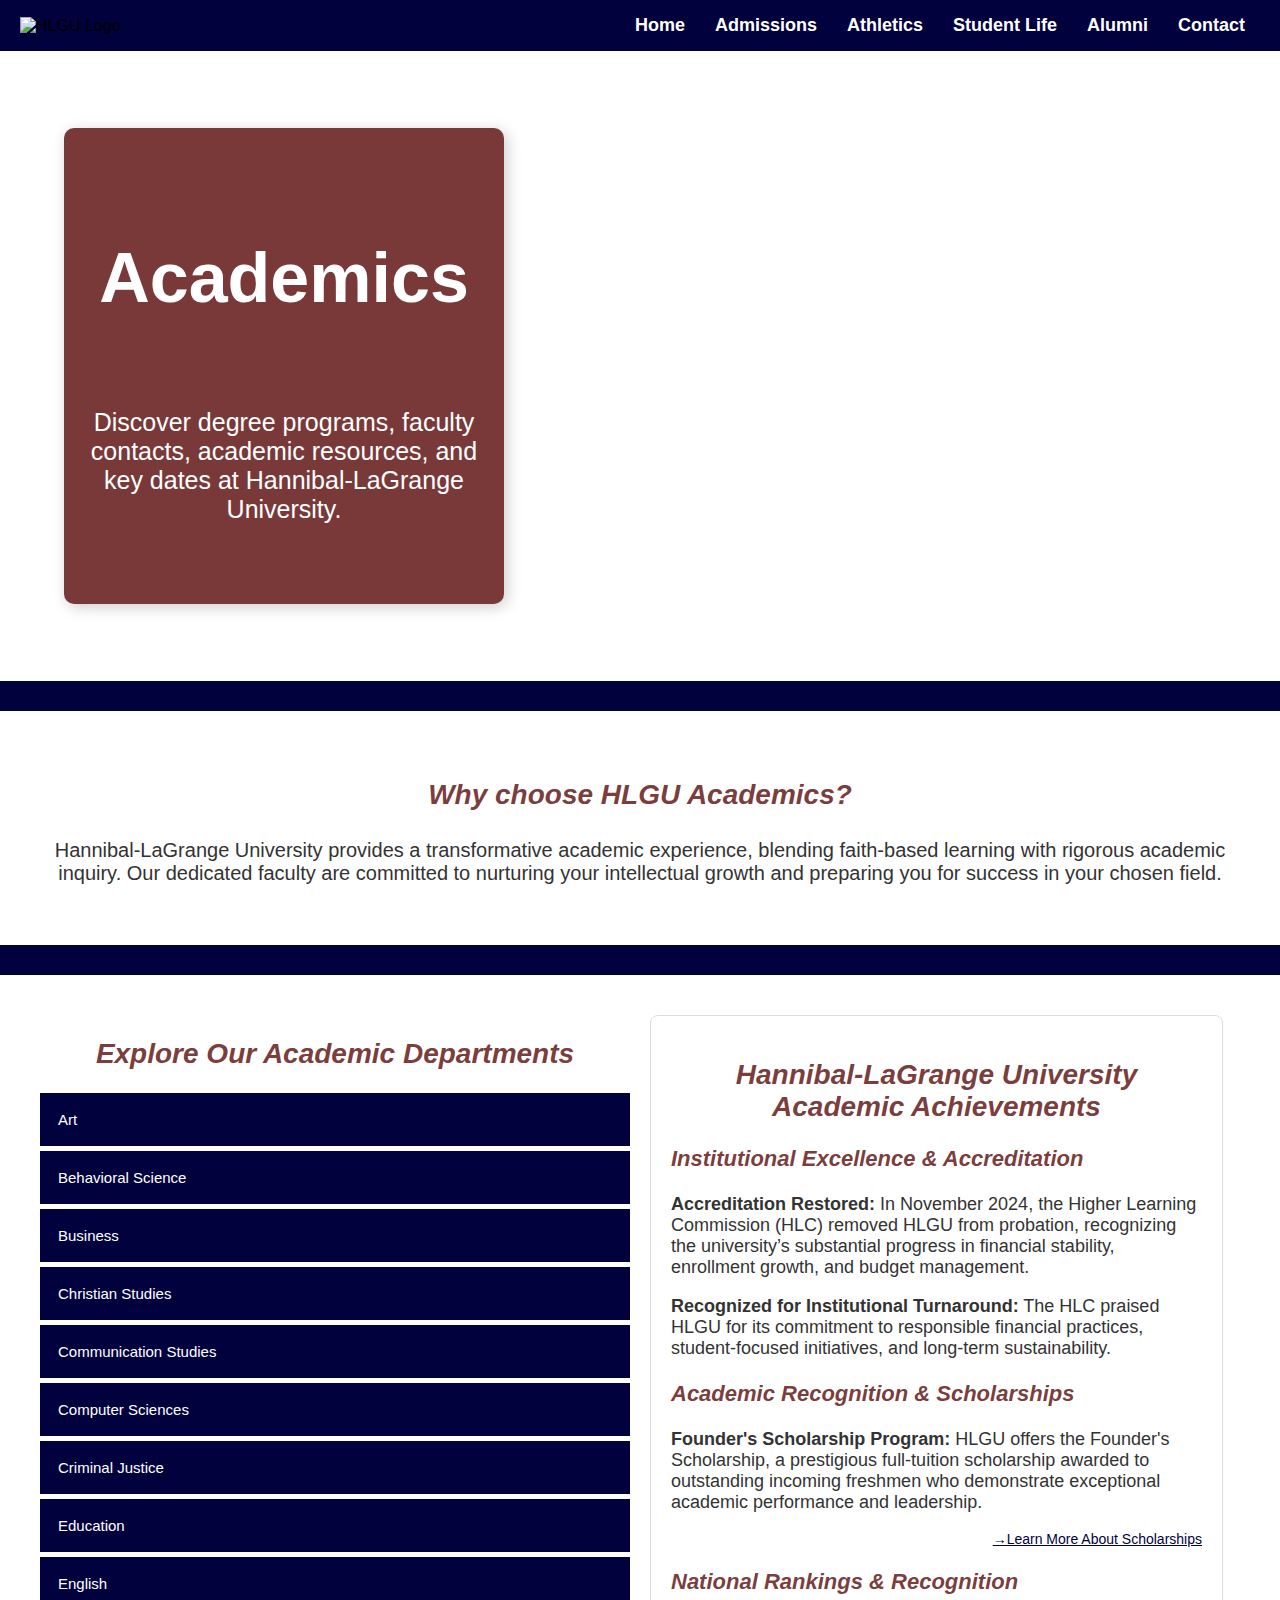
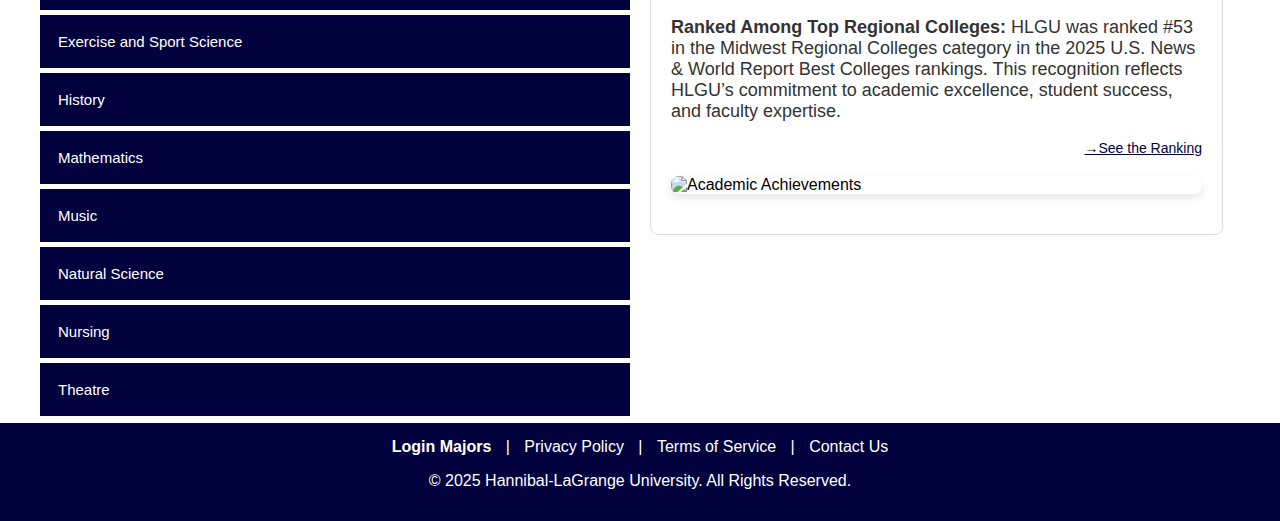
==== ACADEMICS.html @ 593789cf "Add files via upload" ====
<!DOCTYPE html>
<html lang="en">
<head>
    <meta charset="UTF-8">
    <meta name="viewport" content="width=device-width, initial-scale=1.0">
    <title>Academics</title>
    <style>
        body {
            font-family: Arial, sans-serif;
            margin: 0;
            padding: 0;
            position: relative;
            min-height: 100vh;
        }

        .content-wrapper {
            padding-bottom: 60px;
            min-height: calc(100vh - 60px);
        }

        .navbar {
            background-color: rgb(1, 1, 62);
            padding: 15px 20px;
            display: flex;
            justify-content: space-between;
            align-items: center;
        }

        .navbar h1 {
            color: white;
            margin: 0;
            font-size: 24px;
        }

        .nav-links {
            list-style: none;
            padding: 0;
            margin: 0;
            display: flex;
        }

        .nav-links li {
            margin: 0 15px;
        }

        .nav-links a {
            text-decoration: none;
            color: white;
            font-size: 18px;
            font-weight: bold;
        }

        .nav-links a:hover {
            text-decoration: underline;
        }

        .logo {
            width: 50px;
            height: auto;
        }

        .hero {
            display: flex;
            justify-content: center;
            align-items: center;
            height: 70vh;
            position: relative;
            background: url('Pic/AcademicBackground.jpg') no-repeat center center/cover;
            padding-left: 60%;
        }

        .hero-content {
            position: absolute;
            left: 5%;
            background-color: rgba(88, 7, 7, 0.8);
            padding: 20px;
            border-radius: 10px;
            color: white;
            max-height: 470px;
            max-width: 400px;
            box-shadow: 3px 3px 15px rgba(0, 0, 0, 0.2);
            text-align: center;
        }

        .hero h1 {
            font-family: Arial, sans-serif;
            color: white;
            margin: 90px 0;
            font-size: 70px;
        }

        .hero h2,
        .hero p {
            font-family: Arial, sans-serif;
            color: white;
            margin: 60px 0;
            font-size: 25px;
        }

        .main-content-container {
            display: flex;
            justify-content: space-between;
            align-items: flex-start;
            padding: 20px;
            margin: 20px;
        }

        .departments-column {
            flex: 1;
            margin-right: 20px;
        }

        .departments-column h2 {
            font-size: 28px;
            font-weight: bold;
            font-style: italic;
            color: rgba(88, 7, 7, 0.8);
            text-align: center;
        }

        .achievements-column {
            flex: 1;
        }

        .collapsible {
            background-color: rgb(1, 1, 62);
            color: white;
            cursor: pointer;
            padding: 18px;
            width: 100%;
            border: none;
            text-align: left;
            outline: none;
            font-size: 15px;
            margin-bottom: 5px;
        }

        .active,
        .collapsible:hover {
            background-color: rgb(1, 1, 37);
            color: white;
        }

        .content {
            padding: 0 18px;
            display: none;
            overflow: hidden;
            background-color: #f1f1f1;
            margin-bottom: 10px;
        }

        .content p {
            font-size: 18px;
            color: #333;
        }

       .content img {
            max-width: 100px;
            height: auto;
            margin-right: 15px;
            margin-bottom: 10px;
            float: left;
        }

        .achievements-section {
            padding: 20px;
            border: 1px solid #ddd;
            border-radius: 8px;
            width: 90%;
        }

        .achievements-section h2 {
            font-size: 28px;
            font-weight: bold;
            font-style: italic;
            color: rgba(88, 7, 7, 0.8);
            text-align: center;
        }

        .achievements-section h3 {
            font-size: 22px;
            font-style: italic;
            color: rgba(88, 7, 7, 0.8);
        }

        .achievements-section p {
            font-size: 18px;
            color: #333;
        }

        .achievement-item {
            margin-bottom: 15px;
        }

        .link {
            display: block;
            text-align: right;
            font-size: 14px;
            color: rgb(1, 1, 62);
        }

        .footer {
            background-color: rgb(1, 1, 62);
            color: white;
            text-align: center;
            padding: 15px 0;
            width: 100%;
            position: absolute;
            bottom: 0;
            left: 0;
            z-index: 100;
        }

        .footer {
            background-color: rgb(1, 1, 62); /* Matches existing footer color */
            color: white;
            text-align: center;
            padding: 15px 0;
        }

        .footer-links {
            margin-bottom: 10px;
        }

        .footer a {
            color: white;
            text-decoration: none;
            margin: 0 10px;
            font-size: 1em;
            transition: color 0.3s ease-in-out;
        }

        .footer a:hover {
            color: rgba(146, 9, 9, 0.8); /* Highlight color on hover */
        }

        /* Style specifically for the Login link */
        .footer-login {
            font-weight: bold;
            font-size: 1.1em;
        }

        @media screen and (max-width: 992px) {
            .main-content-container {
                flex-direction: column;
                align-items: center;
            }
        }

        @media screen and (max-width: 768px) {
            .navbar {
                flex-direction: column;
                text-align: center;
            }

            .nav-links {
                flex-direction: column;
                padding-top: 10px;
            }

            .nav-links li {
                margin: 5px 0;
            }
        }

        .achievements-image {
            width: 100%;
            max-width: 600px;
            height: auto;
            margin: 20px auto;
            display: block;
            border-radius: 8px;
            box-shadow: 0 4px 8px rgba(0, 0, 0, 0.1);
        }

        .question-section {
            padding: 20px;
            margin: 20px;
        }

        .question {
            font-size: 28px;
            font-weight: bold;
            font-style: italic;
            color: rgba(88, 7, 7, 0.8);
            text-align: center;
        }

        .question-text {
            font-size: 20px;
            text-align: center;
            color: #333;
        }

        .dark-blue-strip {
            background-color: rgb(1, 1, 62);
            height: 30px;
            width: 100%;
        }
          /* Styles for the image inside content div*/
        .content img {
            max-width: 100px;
            height: auto;
            margin-right: 15px;
            margin-bottom: 10px;
            float: left;
        }
    </style>
</head>
<body>

    <!-- Navigation Bar -->
    <nav class="navbar">
        <div class="logo-container">
            <img src="Pic/hlgu-logo.png" alt="HLGU Logo" class="logo">
        </div>
        <ul class="nav-links">
            <li><a href="index.html">Home</a></li>
            <li><a href="ADMISSIONS.html">Admissions</a></li>
            <li><a href="ATHLETICS.html">Athletics</a></li>
            <li><a href="STUDENT.LIFE.html">Student Life</a></li>
            <li><a href="GIVING.html">Alumni</a></li>
            <li><a href="HELP.html">Contact</a></li>
        </ul>
    </nav>

    <!-- Content Wrapper -->
    <div class="content-wrapper">
        <!-- Hero Section -->
        <section class="hero">
            <div class="hero-content">
                <h1><b>Academics</b></h1>
                <p>Discover degree programs, faculty contacts, academic resources, and key dates at Hannibal-LaGrange University.</p>
            </div>
        </section>

         <!-- Dark Blue Strip -->
         <div class="dark-blue-strip"></div>

         <div class="question-section">
            <p class="question"><em>Why choose HLGU Academics?</em></p>
            <p class="question-text">Hannibal-LaGrange University provides a transformative academic experience, blending faith-based learning with rigorous academic inquiry.  Our dedicated faculty are committed to nurturing your intellectual growth and preparing you for success in your chosen field.</p>
        </div>
    
        <!-- Dark Blue Strip -->
        <div class="dark-blue-strip"></div>

        <div class="main-content-container">

            <!-- Left Column: Academic Departments -->
            <div class="departments-column">
                <h2>Explore Our Academic Departments</h2>
                <button type="button" class="collapsible">Art</button>
                <div class="content">
                  <img src="Pic/ART.jpg" alt="Art Department">
                  <p>Explore courses in art history, art appreciation, art education, crafts, and design. In-studio areas include ceramics, computer graphics, drawing, painting, photography, printmaking, and sculpture.</p>
              </div>

              <button type="button" class="collapsible">Behavioral Science</button>
              <div class="content">
                  <img src="Pic/BehavioralScience.webp" alt="Behavioral Science">
                  <p>Prepares students for service in various agency and institutional settings and for graduate study in psychology, counseling, social work, sociology, human services, and related disciplines.</p>
              </div>

              <button type="button" class="collapsible">Business</button>
              <div class="content">
                  <img src="Pic/Business.jpg" alt="Business Department">
                  <p>Allows students to select a concentration in agribusiness, data analysis, financial planning, or management, customizing their path for the career they're aiming for.</p>
              </div>

              <button type="button" class="collapsible">Christian Studies</button>
              <div class="content">
                  <img src="Pic/Christian Studies.jpg" alt="Christian Studies Department">
                  <p>Promotes the academic study of the Bible, biblical languages, Christian education, Christian ministry, intercultural missions, and theology. Equips students for effective service in pastoral, educational, denominational, missions, and other ministries.</p>
              </div>

              <button type="button" class="collapsible">Communication Studies</button>
              <div class="content">
                  <img src="Pic/CommunicationStudies.jpg" alt="Communication Studies Department">
                  <p>Offers both generalist and specialized approaches, providing a comprehensive and contemporary program for students interested in media communication-related careers or graduate studies.</p>
              </div>

              <button type="button" class="collapsible">Computer Sciences</button>
              <div class="content">
                  <img src="Pic/ComputerSciences.png" alt="Computer Sciences Department">
                  <p>Provides an excellent professional education in computers and technology within a distinctively Christian environment, integrating faith and learning to prepare graduates for personal and career effectiveness.</p>
              </div>

              <button type="button" class="collapsible">Criminal Justice</button>
              <div class="content">
                  <img src="Pic/CriminalJustice.jpg" alt="Criminal Justice Department">
                  <p>Offers a rewarding academic experience suitable for students pursuing careers in law enforcement, probation and parole, community-based prevention and control programs, court-based programs, and corrections.</p>
              </div>

              <button type="button" class="collapsible">Education</button>
              <div class="content">
                  <img src="Pic/Education.jpg" alt="Education Department">
                  <p>Gives students the opportunity to make a lasting, positive impact through teaching. HLGU graduates have received local, state, and national recognition for their contributions to the teaching profession.</p>
              </div>

              <button type="button" class="collapsible">English</button>
              <div class="content">
                  <img src="Pic/English.jpg" alt="English Department">
                  <p>Strives to provide a framework for excellence in literary analysis, writing effectiveness, and linguistic inquiry. Faculty help students develop writing skills and foster critical thinking through the analysis and interpretation of literature.</p>
              </div>

              <button type="button" class="collapsible">Exercise and Sport Science</button>
              <div class="content">
                  <img src="Pic/ExerciseandSport Science.png" alt="Exercise and Sport Science Department">
                  <p>Comprises departments that study various aspects of human physical activity related to sports and leisure, including exercise science and sport and recreation management.</p>
              </div>

              <button type="button" class="collapsible">History</button>
              <div class="content">
                  <img src="Pic/History.jpg" alt="History Department">
                  <p>Educates students on the impact of human history on the contemporary world. Graduates work in fields such as private business, government, archives, museums, national parks, and vocational Christian ministry, or pursue graduate studies.</p>
              </div>

              <button type="button" class="collapsible">Mathematics</button>
              <div class="content">
                  <img src="Pic/Mathematics.jpg" alt="Mathematics Department">
                  <p>Helps students broaden their mathematical awareness and problem-solving abilities, enabling a better understanding of God’s creation. Prepares mathematics majors for graduate study or careers requiring expertise in mathematics.</p>
              </div>

              <button type="button" class="collapsible">Music</button>
              <div class="content">
                  <img src="Pic/Music.jpg" alt="Music Department">
                  <p>Designed for students interested in instrumental or vocal study, preparing them for graduate school or performance-based careers in music.</p>
              </div>

              <button type="button" class="collapsible">Natural Science</button>
              <div class="content">
                  <img src="Pic/NaturalScience.webp" alt="Natural Science Department">
                  <p>Includes programs in biology, chemistry, and general science, preparing students for science-related careers or postgraduate education.</p>
              </div>

              <button type="button" class="collapsible">Nursing</button>
              <div class="content">
                  <img src="Pic/Nursing.jpg" alt="Nursing Department">
                  <p>The Craigmiles School of Nursing offers several paths toward a nursing career, including a certificate in practical nursing, Associate of Science in Nursing (ASN), or Bachelor of Science in Nursing Degree for RNs (RN to BSN).</p>
              </div>

              <button type="button" class="collapsible">Theatre</button>
              <div class="content">
                  <img src="Pic/Theatre.webp" alt="Theatre Department">
                  <p>Offers programs designed to prepare students for careers in various drama-related fields, providing comprehensive studies and practical experiences for those interested in immediate careers or graduate studies in theatre.</p>
              </div>
            </div>

            <!-- Right Column: Achievements Section -->
            <div class="achievements-column">
                <section class="achievements-section">
                    <h2>Hannibal-LaGrange University Academic Achievements</h2>

                    <div class="achievement-item">
                        <h3>Institutional Excellence & Accreditation</h3>
                        <p><strong>Accreditation Restored:</strong> In November 2024, the Higher Learning Commission (HLC) removed HLGU from probation, recognizing the university’s substantial progress in financial stability, enrollment growth, and budget management.</p>
                        <p><strong>Recognized for Institutional Turnaround:</strong> The HLC praised HLGU for its commitment to responsible financial practices, student-focused initiatives, and long-term sustainability.</p>
                    </div>

                    <div class="achievement-item">
                        <h3>Academic Recognition & Scholarships</h3>
                        <p><strong>Founder's Scholarship Program:</strong> HLGU offers the Founder's Scholarship, a prestigious full-tuition scholarship awarded to outstanding incoming freshmen who demonstrate exceptional academic performance and leadership.</p>
                        <p><a class="link" href="https://www.hlg.edu/admissions/hlgu-financial-aid/undergraduate-students/freshman-scholarships/">→Learn More About Scholarships</a></p>
                    </div>

                    <div class="achievement-item">
                        <h3>National Rankings & Recognition</h3>
                        <p><strong>Ranked Among Top Regional Colleges:</strong> HLGU was ranked #53 in the Midwest Regional Colleges category in the 2025 U.S. News & World Report Best Colleges rankings. This recognition reflects HLGU’s commitment to academic excellence, student success, and faculty expertise.</p>
                        <p><a class="link" href="https://www.usnews.com/best-colleges/hannibal-lagrange-9089">→See the Ranking</a></p>
                    </div>
                    <!-- Add image -->
                    <img src="Pic/AcademicAchievements.jpg" alt="Academic Achievements" class="achievements-image">
                </section>
            </div>

        </div>
        <!-- End main-content-container -->
    </div>
    <!-- End content-wrapper -->

    <!-- Add a spacer div right before the footer -->
    <div class="footer-spacer"></div>

    <!-- Footer -->
    <footer class="footer">
        <div class="footer-links">
            <a href="Finished Pages/LoginPage.html" class="footer-login">Login Majors</a> |
            <a href="Privacy-Policy.pdf">Privacy Policy</a> |
            <a href="#">Terms of Service</a> |
            <a href="HELP.html">Contact Us</a>
        </div>
        <p>© 2025 Hannibal-LaGrange University. All Rights Reserved.</p>
    </footer>

    <script>
        var coll = document.getElementsByClassName("collapsible");
        var i;

        for (i = 0; i < coll.length; i++) {
            coll[i].addEventListener("click", function () {
                this.classList.toggle("active");
                var content = this.nextElementSibling;
                if (content.style.display === "block") {
                    content.style.display = "none";
                } else {
                    content.style.display = "block";
                }
            });
        }
    </script>

</body>
</html>
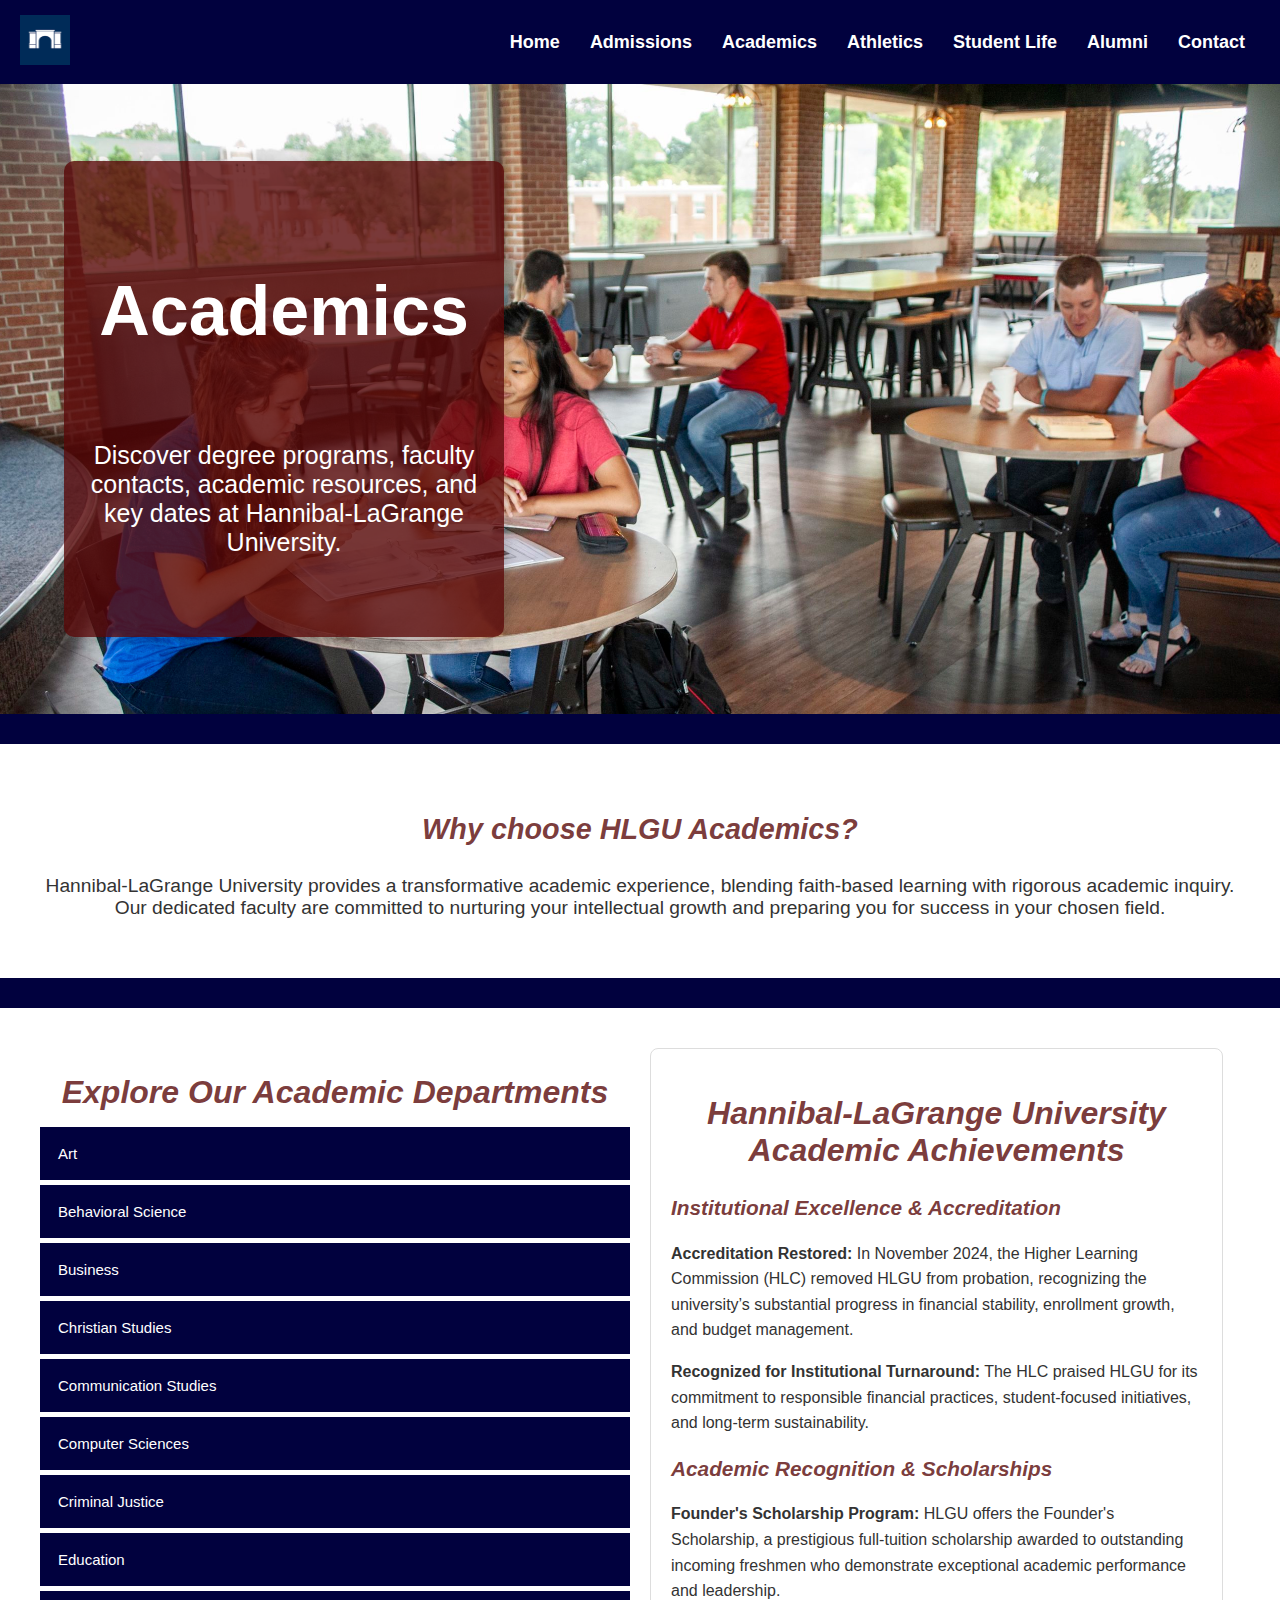
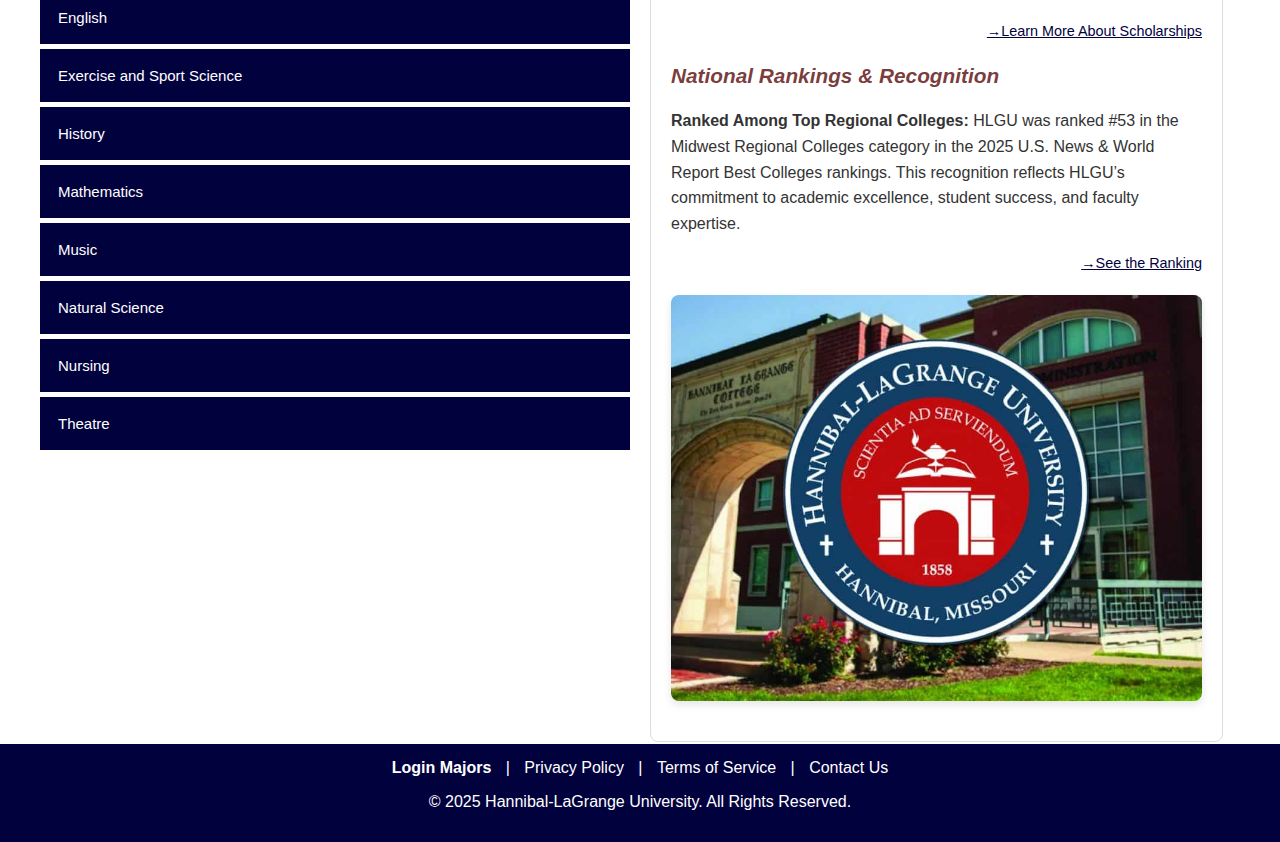
==== commit db5fbb26: "Update ACADEMICS.html" ====
--- a/ACADEMICS.html
+++ b/ACADEMICS.html
@@ -1,16 +1,19 @@
 <!DOCTYPE html>
 <html lang="en">
+
 <head>
     <meta charset="UTF-8">
     <meta name="viewport" content="width=device-width, initial-scale=1.0">
     <title>Academics</title>
     <style>
+        /* General Styles */
         body {
             font-family: Arial, sans-serif;
             margin: 0;
             padding: 0;
             position: relative;
             min-height: 100vh;
+            color: #333; /* Set default text color */
         }
 
         .content-wrapper {
@@ -18,6 +21,7 @@
             min-height: calc(100vh - 60px);
         }
 
+        /* Navigation Bar */
         .navbar {
             background-color: rgb(1, 1, 62);
             padding: 15px 20px;
@@ -59,6 +63,7 @@
             height: auto;
         }
 
+        /* Hero Section */
         .hero {
             display: flex;
             justify-content: center;
@@ -97,6 +102,7 @@
             font-size: 25px;
         }
 
+        /* Main Content Container */
         .main-content-container {
             display: flex;
             justify-content: space-between;
@@ -105,23 +111,27 @@
             margin: 20px;
         }
 
+        /* Departments Column */
         .departments-column {
             flex: 1;
             margin-right: 20px;
         }
 
         .departments-column h2 {
-            font-size: 28px;
+            font-size: 2em;
             font-weight: bold;
             font-style: italic;
             color: rgba(88, 7, 7, 0.8);
             text-align: center;
-        }
-
+            margin-bottom: 0.5em; /* Space below heading */
+        }
+
+        /* Achievements Column */
         .achievements-column {
             flex: 1;
         }
 
+        /* Collapsible Styles */
         .collapsible {
             background-color: rgb(1, 1, 62);
             color: white;
@@ -133,6 +143,7 @@
             outline: none;
             font-size: 15px;
             margin-bottom: 5px;
+            transition: background-color 0.3s ease; /* Smooth transition */
         }
 
         .active,
@@ -150,11 +161,12 @@
         }
 
         .content p {
-            font-size: 18px;
+            font-size: 1em;
             color: #333;
-        }
-
-       .content img {
+            line-height: 1.6; /* Improve readability */
+        }
+
+        .content img {
             max-width: 100px;
             height: auto;
             margin-right: 15px;
@@ -162,6 +174,7 @@
             float: left;
         }
 
+        /* Achievements Section Styles */
         .achievements-section {
             padding: 20px;
             border: 1px solid #ddd;
@@ -170,7 +183,7 @@
         }
 
         .achievements-section h2 {
-            font-size: 28px;
+            font-size: 2em;
             font-weight: bold;
             font-style: italic;
             color: rgba(88, 7, 7, 0.8);
@@ -178,14 +191,15 @@
         }
 
         .achievements-section h3 {
-            font-size: 22px;
+            font-size: 1.3em;
             font-style: italic;
             color: rgba(88, 7, 7, 0.8);
         }
 
         .achievements-section p {
-            font-size: 18px;
+            font-size: 1em;
             color: #333;
+            line-height: 1.6;
         }
 
         .achievement-item {
@@ -195,10 +209,11 @@
         .link {
             display: block;
             text-align: right;
-            font-size: 14px;
+            font-size: 0.9em;
             color: rgb(1, 1, 62);
         }
 
+        /* Footer Styles */
         .footer {
             background-color: rgb(1, 1, 62);
             color: white;
@@ -211,13 +226,6 @@
             z-index: 100;
         }
 
-        .footer {
-            background-color: rgb(1, 1, 62); /* Matches existing footer color */
-            color: white;
-            text-align: center;
-            padding: 15px 0;
-        }
-
         .footer-links {
             margin-bottom: 10px;
         }
@@ -231,38 +239,15 @@
         }
 
         .footer a:hover {
-            color: rgba(146, 9, 9, 0.8); /* Highlight color on hover */
-        }
-
-        /* Style specifically for the Login link */
+            color: rgba(146, 9, 9, 0.8);
+        }
+
         .footer-login {
             font-weight: bold;
             font-size: 1.1em;
         }
 
-        @media screen and (max-width: 992px) {
-            .main-content-container {
-                flex-direction: column;
-                align-items: center;
-            }
-        }
-
-        @media screen and (max-width: 768px) {
-            .navbar {
-                flex-direction: column;
-                text-align: center;
-            }
-
-            .nav-links {
-                flex-direction: column;
-                padding-top: 10px;
-            }
-
-            .nav-links li {
-                margin: 5px 0;
-            }
-        }
-
+        /* Additional Styles */
         .achievements-image {
             width: 100%;
             max-width: 600px;
@@ -279,7 +264,7 @@
         }
 
         .question {
-            font-size: 28px;
+            font-size: 1.8em;
             font-weight: bold;
             font-style: italic;
             color: rgba(88, 7, 7, 0.8);
@@ -287,7 +272,7 @@
         }
 
         .question-text {
-            font-size: 20px;
+            font-size: 1.2em;
             text-align: center;
             color: #333;
         }
@@ -297,16 +282,157 @@
             height: 30px;
             width: 100%;
         }
-          /* Styles for the image inside content div*/
-        .content img {
-            max-width: 100px;
-            height: auto;
-            margin-right: 15px;
-            margin-bottom: 10px;
-            float: left;
+
+        /* Media Queries for Responsiveness */
+        @media screen and (max-width: 768px) {
+            /* General adjustments for small screens */
+            body {
+                font-size: 16px;
+                /* Adjust base font size for readability */
+            }
+
+            /* Navbar */
+            .navbar {
+                flex-direction: column;
+                text-align: center;
+            }
+
+            .nav-links {
+                flex-direction: column;
+                padding-top: 10px;
+                width: 100%;
+                /* Take full width */
+            }
+
+            .nav-links li {
+                margin: 5px 0;
+                width: 100%;
+                /* Take full width */
+            }
+
+            .nav-links a {
+                display: block;
+                padding: 10px;
+                text-align: center;
+                border-bottom: 1px solid rgba(255, 255, 255, 0.2);
+            }
+
+            .logo {
+                width: 40px;
+            }
+
+            /* Hero Section */
+            .hero {
+                height: auto;
+                padding: 20px 0;
+                padding-left: 0;
+                /*Remove side padding*/
+            }
+
+            .hero-content {
+                position: static;
+                margin: 0 auto;
+                max-width: 90%;
+                padding: 15px;
+            }
+
+            .hero h1 {
+                font-size: 2em;
+                margin: 20px 0;
+            }
+
+            .hero h2,
+            .hero p {
+                font-size: 1em;
+            }
+
+            /* Main Content Container */
+            .main-content-container {
+                flex-direction: column;
+                padding: 10px;
+                margin: 10px;
+                /* Adjust padding and margin */
+            }
+
+            .departments-column {
+                margin-right: 0;
+                /* Remove right margin */
+            }
+
+            /* Collapsible Styles */
+            .collapsible {
+                font-size: 1em;
+                padding: 15px;
+            }
+
+            .content {
+                padding: 0 10px;
+            }
+
+            .content p {
+                font-size: 1em;
+            }
+
+            .content img {
+                max-width: 80px;
+                /* Adjust image size */
+                margin-right: 10px;
+            }
+
+            /* Achievements Section Styles */
+            .achievements-section {
+                width: 100%;
+                padding: 10px;
+                /* Adjust padding */
+            }
+
+            .achievements-section h2 {
+                font-size: 1.5em;
+            }
+
+            .achievements-section h3 {
+                font-size: 1.2em;
+            }
+
+            .achievements-section p {
+                font-size: 1em;
+            }
+
+            .link {
+                font-size: 0.8em;
+            }
+
+            /* Achievements Image */
+            .achievements-image {
+                max-width: 100%;
+                margin: 10px auto;
+                /* Adjust margin */
+            }
+
+            /* Question Section */
+            .question-section {
+                padding: 10px;
+                margin: 10px;
+                /* Adjust padding and margin */
+            }
+
+            .question {
+                font-size: 1.5em;
+            }
+
+            .question-text {
+                font-size: 1.1em;
+            }
+             /* Add more styling as needed for smaller screens */
+            .content::after {
+                content: "";
+                display: table;
+                clear: both;
+            }
         }
     </style>
 </head>
+
 <body>
 
     <!-- Navigation Bar -->
@@ -317,9 +443,10 @@
         <ul class="nav-links">
             <li><a href="index.html">Home</a></li>
             <li><a href="ADMISSIONS.html">Admissions</a></li>
+            <li><a href="ACADEMICS.html">Academics</a></li>
             <li><a href="ATHLETICS.html">Athletics</a></li>
             <li><a href="STUDENT.LIFE.html">Student Life</a></li>
-            <li><a href="GIVING.html">Alumni</a></li>
+            <li><a href="GIVING.html">Alumni</a>
             <li><a href="HELP.html">Contact</a></li>
         </ul>
     </nav>
@@ -330,18 +457,21 @@
         <section class="hero">
             <div class="hero-content">
                 <h1><b>Academics</b></h1>
-                <p>Discover degree programs, faculty contacts, academic resources, and key dates at Hannibal-LaGrange University.</p>
+                <p>Discover degree programs, faculty contacts, academic resources, and key dates at Hannibal-LaGrange
+                    University.</p>
             </div>
         </section>
 
-         <!-- Dark Blue Strip -->
-         <div class="dark-blue-strip"></div>
-
-         <div class="question-section">
+        <!-- Dark Blue Strip -->
+        <div class="dark-blue-strip"></div>
+
+        <div class="question-section">
             <p class="question"><em>Why choose HLGU Academics?</em></p>
-            <p class="question-text">Hannibal-LaGrange University provides a transformative academic experience, blending faith-based learning with rigorous academic inquiry.  Our dedicated faculty are committed to nurturing your intellectual growth and preparing you for success in your chosen field.</p>
+            <p class="question-text">Hannibal-LaGrange University provides a transformative academic experience,
+                blending faith-based learning with rigorous academic inquiry. Our dedicated faculty are committed to
+                nurturing your intellectual growth and preparing you for success in your chosen field.</p>
         </div>
-    
+
         <!-- Dark Blue Strip -->
         <div class="dark-blue-strip"></div>
 
@@ -352,99 +482,126 @@
                 <h2>Explore Our Academic Departments</h2>
                 <button type="button" class="collapsible">Art</button>
                 <div class="content">
-                  <img src="Pic/ART.jpg" alt="Art Department">
-                  <p>Explore courses in art history, art appreciation, art education, crafts, and design. In-studio areas include ceramics, computer graphics, drawing, painting, photography, printmaking, and sculpture.</p>
-              </div>
-
-              <button type="button" class="collapsible">Behavioral Science</button>
-              <div class="content">
-                  <img src="Pic/BehavioralScience.webp" alt="Behavioral Science">
-                  <p>Prepares students for service in various agency and institutional settings and for graduate study in psychology, counseling, social work, sociology, human services, and related disciplines.</p>
-              </div>
-
-              <button type="button" class="collapsible">Business</button>
-              <div class="content">
-                  <img src="Pic/Business.jpg" alt="Business Department">
-                  <p>Allows students to select a concentration in agribusiness, data analysis, financial planning, or management, customizing their path for the career they're aiming for.</p>
-              </div>
-
-              <button type="button" class="collapsible">Christian Studies</button>
-              <div class="content">
-                  <img src="Pic/Christian Studies.jpg" alt="Christian Studies Department">
-                  <p>Promotes the academic study of the Bible, biblical languages, Christian education, Christian ministry, intercultural missions, and theology. Equips students for effective service in pastoral, educational, denominational, missions, and other ministries.</p>
-              </div>
-
-              <button type="button" class="collapsible">Communication Studies</button>
-              <div class="content">
-                  <img src="Pic/CommunicationStudies.jpg" alt="Communication Studies Department">
-                  <p>Offers both generalist and specialized approaches, providing a comprehensive and contemporary program for students interested in media communication-related careers or graduate studies.</p>
-              </div>
-
-              <button type="button" class="collapsible">Computer Sciences</button>
-              <div class="content">
-                  <img src="Pic/ComputerSciences.png" alt="Computer Sciences Department">
-                  <p>Provides an excellent professional education in computers and technology within a distinctively Christian environment, integrating faith and learning to prepare graduates for personal and career effectiveness.</p>
-              </div>
-
-              <button type="button" class="collapsible">Criminal Justice</button>
-              <div class="content">
-                  <img src="Pic/CriminalJustice.jpg" alt="Criminal Justice Department">
-                  <p>Offers a rewarding academic experience suitable for students pursuing careers in law enforcement, probation and parole, community-based prevention and control programs, court-based programs, and corrections.</p>
-              </div>
-
-              <button type="button" class="collapsible">Education</button>
-              <div class="content">
-                  <img src="Pic/Education.jpg" alt="Education Department">
-                  <p>Gives students the opportunity to make a lasting, positive impact through teaching. HLGU graduates have received local, state, and national recognition for their contributions to the teaching profession.</p>
-              </div>
-
-              <button type="button" class="collapsible">English</button>
-              <div class="content">
-                  <img src="Pic/English.jpg" alt="English Department">
-                  <p>Strives to provide a framework for excellence in literary analysis, writing effectiveness, and linguistic inquiry. Faculty help students develop writing skills and foster critical thinking through the analysis and interpretation of literature.</p>
-              </div>
-
-              <button type="button" class="collapsible">Exercise and Sport Science</button>
-              <div class="content">
-                  <img src="Pic/ExerciseandSport Science.png" alt="Exercise and Sport Science Department">
-                  <p>Comprises departments that study various aspects of human physical activity related to sports and leisure, including exercise science and sport and recreation management.</p>
-              </div>
-
-              <button type="button" class="collapsible">History</button>
-              <div class="content">
-                  <img src="Pic/History.jpg" alt="History Department">
-                  <p>Educates students on the impact of human history on the contemporary world. Graduates work in fields such as private business, government, archives, museums, national parks, and vocational Christian ministry, or pursue graduate studies.</p>
-              </div>
-
-              <button type="button" class="collapsible">Mathematics</button>
-              <div class="content">
-                  <img src="Pic/Mathematics.jpg" alt="Mathematics Department">
-                  <p>Helps students broaden their mathematical awareness and problem-solving abilities, enabling a better understanding of God’s creation. Prepares mathematics majors for graduate study or careers requiring expertise in mathematics.</p>
-              </div>
-
-              <button type="button" class="collapsible">Music</button>
-              <div class="content">
-                  <img src="Pic/Music.jpg" alt="Music Department">
-                  <p>Designed for students interested in instrumental or vocal study, preparing them for graduate school or performance-based careers in music.</p>
-              </div>
-
-              <button type="button" class="collapsible">Natural Science</button>
-              <div class="content">
-                  <img src="Pic/NaturalScience.webp" alt="Natural Science Department">
-                  <p>Includes programs in biology, chemistry, and general science, preparing students for science-related careers or postgraduate education.</p>
-              </div>
-
-              <button type="button" class="collapsible">Nursing</button>
-              <div class="content">
-                  <img src="Pic/Nursing.jpg" alt="Nursing Department">
-                  <p>The Craigmiles School of Nursing offers several paths toward a nursing career, including a certificate in practical nursing, Associate of Science in Nursing (ASN), or Bachelor of Science in Nursing Degree for RNs (RN to BSN).</p>
-              </div>
-
-              <button type="button" class="collapsible">Theatre</button>
-              <div class="content">
-                  <img src="Pic/Theatre.webp" alt="Theatre Department">
-                  <p>Offers programs designed to prepare students for careers in various drama-related fields, providing comprehensive studies and practical experiences for those interested in immediate careers or graduate studies in theatre.</p>
-              </div>
+                    <img src="Pic/ART.jpg" alt="Art Department">
+                    <p>Explore courses in art history, art appreciation, art education, crafts, and design. In-studio
+                        areas include ceramics, computer graphics, drawing, painting, photography, printmaking, and
+                        sculpture.</p>
+                </div>
+
+                <button type="button" class="collapsible">Behavioral Science</button>
+                <div class="content">
+                    <img src="Pic/BehavioralScience.webp" alt="Behavioral Science">
+                    <p>Prepares students for service in various agency and institutional settings and for graduate
+                        study in psychology, counseling, social work, sociology, human services, and related
+                        disciplines.</p>
+                </div>
+
+                <button type="button" class="collapsible">Business</button>
+                <div class="content">
+                    <img src="Pic/Business.jpg" alt="Business Department">
+                    <p>Allows students to select a concentration in agribusiness, data analysis, financial planning, or
+                        management, customizing their path for the career they're aiming for.</p>
+                </div>
+
+                <button type="button" class="collapsible">Christian Studies</button>
+                <div class="content">
+                    <img src="Pic/Christian Studies.jpg" alt="Christian Studies Department">
+                    <p>Promotes the academic study of the Bible, biblical languages, Christian education, Christian
+                        ministry, intercultural missions, and theology. Equips students for effective service in
+                        pastoral, educational, denominational, missions, and other ministries.</p>
+                </div>
+
+                <button type="button" class="collapsible">Communication Studies</button>
+                <div class="content">
+                    <img src="Pic/CommunicationStudies.jpg" alt="Communication Studies Department">
+                    <p>Offers both generalist and specialized approaches, providing a comprehensive and contemporary
+                        program for students interested in media communication-related careers or graduate studies.</p>
+                </div>
+
+                <button type="button" class="collapsible">Computer Sciences</button>
+                <div class="content">
+                    <img src="Pic/ComputerSciences.png" alt="Computer Sciences Department">
+                    <p>Provides an excellent professional education in computers and technology within a distinctively
+                        Christian environment, integrating faith and learning to prepare graduates for personal and
+                        career effectiveness.</p>
+                </div>
+
+                <button type="button" class="collapsible">Criminal Justice</button>
+                <div class="content">
+                    <img src="Pic/CriminalJustice.jpg" alt="Criminal Justice Department">
+                    <p>Offers a rewarding academic experience suitable for students pursuing careers in law enforcement,
+                        probation and parole, community-based prevention and control programs, court-based programs, and
+                        corrections.</p>
+                </div>
+
+                <button type="button" class="collapsible">Education</button>
+                <div class="content">
+                    <img src="Pic/Education.jpg" alt="Education Department">
+                    <p>Gives students the opportunity to make a lasting, positive impact through teaching. HLGU
+                        graduates have received local, state, and national recognition for their contributions to the
+                        teaching profession.</p>
+                </div>
+
+                <button type="button" class="collapsible">English</button>
+                <div class="content">
+                    <img src="Pic/English.jpg" alt="English Department">
+                    <p>Strives to provide a framework for excellence in literary analysis, writing effectiveness, and
+                        linguistic inquiry. Faculty help students develop writing skills and foster critical thinking
+                        through the analysis and interpretation of literature.</p>
+                </div>
+
+                <button type="button" class="collapsible">Exercise and Sport Science</button>
+                <div class="content">
+                    <img src="Pic/ExerciseandSport Science.png" alt="Exercise and Sport Science Department">
+                    <p>Comprises departments that study various aspects of human physical activity related to sports and
+                        leisure, including exercise science and sport and recreation management.</p>
+                </div>
+
+                <button type="button" class="collapsible">History</button>
+                <div class="content">
+                    <img src="Pic/History.jpg" alt="History Department">
+                    <p>Educates students on the impact of human history on the contemporary world. Graduates work in
+                        fields such as private business, government, archives, museums, national parks, and vocational
+                        Christian ministry, or pursue graduate studies.</p>
+                </div>
+
+                <button type="button" class="collapsible">Mathematics</button>
+                <div class="content">
+                    <img src="Pic/Mathematics.jpg" alt="Mathematics Department">
+                    <p>Helps students broaden their mathematical awareness and problem-solving abilities, enabling a
+                        better understanding of God’s creation. Prepares mathematics majors for graduate study or
+                        careers requiring expertise in mathematics.</p>
+                </div>
+
+                <button type="button" class="collapsible">Music</button>
+                <div class="content">
+                    <img src="Pic/Music.jpg" alt="Music Department">
+                    <p>Designed for students interested in instrumental or vocal study, preparing them for graduate
+                        school or performance-based careers in music.</p>
+                </div>
+
+                <button type="button" class="collapsible">Natural Science</button>
+                <div class="content">
+                    <img src="Pic/NaturalScience.webp" alt="Natural Science Department">
+                    <p>Includes programs in biology, chemistry, and general science, preparing students for
+                        science-related careers or postgraduate education.</p>
+                </div>
+
+                <button type="button" class="collapsible">Nursing</button>
+                <div class="content">
+                    <img src="Pic/Nursing.jpg" alt="Nursing Department">
+                    <p>The Craigmiles School of Nursing offers several paths toward a nursing career, including a
+                        certificate in practical nursing, Associate of Science in Nursing (ASN), or Bachelor of Science
+                        in Nursing Degree for RNs (RN to BSN).</p>
+                </div>
+
+                <button type="button" class="collapsible">Theatre</button>
+                <div class="content">
+                    <img src="Pic/Theatre.webp" alt="Theatre Department">
+                    <p>Offers programs designed to prepare students for careers in various drama-related fields,
+                        providing comprehensive studies and practical experiences for those interested in immediate
+                        careers or graduate studies in theatre.</p>
+                </div>
             </div>
 
             <!-- Right Column: Achievements Section -->
@@ -454,20 +611,32 @@
 
                     <div class="achievement-item">
                         <h3>Institutional Excellence & Accreditation</h3>
-                        <p><strong>Accreditation Restored:</strong> In November 2024, the Higher Learning Commission (HLC) removed HLGU from probation, recognizing the university’s substantial progress in financial stability, enrollment growth, and budget management.</p>
-                        <p><strong>Recognized for Institutional Turnaround:</strong> The HLC praised HLGU for its commitment to responsible financial practices, student-focused initiatives, and long-term sustainability.</p>
+                        <p><strong>Accreditation Restored:</strong> In November 2024, the Higher Learning Commission
+                            (HLC) removed HLGU from probation, recognizing the university’s substantial progress in
+                            financial stability, enrollment growth, and budget management.</p>
+                        <p><strong>Recognized for Institutional Turnaround:</strong> The HLC praised HLGU for its
+                            commitment to responsible financial practices, student-focused initiatives, and long-term
+                            sustainability.</p>
                     </div>
 
                     <div class="achievement-item">
                         <h3>Academic Recognition & Scholarships</h3>
-                        <p><strong>Founder's Scholarship Program:</strong> HLGU offers the Founder's Scholarship, a prestigious full-tuition scholarship awarded to outstanding incoming freshmen who demonstrate exceptional academic performance and leadership.</p>
-                        <p><a class="link" href="https://www.hlg.edu/admissions/hlgu-financial-aid/undergraduate-students/freshman-scholarships/">→Learn More About Scholarships</a></p>
+                        <p><strong>Founder's Scholarship Program:</strong> HLGU offers the Founder's Scholarship, a
+                            prestigious full-tuition scholarship awarded to outstanding incoming freshmen who demonstrate
+                            exceptional academic performance and leadership.</p>
+                        <p><a class="link"
+                                href="https://www.hlg.edu/admissions/hlgu-financial-aid/undergraduate-students/freshman-scholarships/">→Learn
+                                More About Scholarships</a></p>
                     </div>
 
                     <div class="achievement-item">
                         <h3>National Rankings & Recognition</h3>
-                        <p><strong>Ranked Among Top Regional Colleges:</strong> HLGU was ranked #53 in the Midwest Regional Colleges category in the 2025 U.S. News & World Report Best Colleges rankings. This recognition reflects HLGU’s commitment to academic excellence, student success, and faculty expertise.</p>
-                        <p><a class="link" href="https://www.usnews.com/best-colleges/hannibal-lagrange-9089">→See the Ranking</a></p>
+                        <p><strong>Ranked Among Top Regional Colleges:</strong> HLGU was ranked #53 in the Midwest
+                            Regional Colleges category in the 2025 U.S. News & World Report Best Colleges rankings. This
+                            recognition reflects HLGU’s commitment to academic excellence, student success, and faculty
+                            expertise.</p>
+                        <p><a class="link" href="https://www.usnews.com/best-colleges/hannibal-lagrange-9089">→See the
+                                Ranking</a></p>
                     </div>
                     <!-- Add image -->
                     <img src="Pic/AcademicAchievements.jpg" alt="Academic Achievements" class="achievements-image">
@@ -479,15 +648,12 @@
     </div>
     <!-- End content-wrapper -->
 
-    <!-- Add a spacer div right before the footer -->
-    <div class="footer-spacer"></div>
-
     <!-- Footer -->
     <footer class="footer">
         <div class="footer-links">
-            <a href="Finished Pages/LoginPage.html" class="footer-login">Login Majors</a> |
+            <a href="LoginPage.html" class="footer-login">Login Majors</a> |
             <a href="Privacy-Policy.pdf">Privacy Policy</a> |
-            <a href="#">Terms of Service</a> |
+            <a href="https://www.hlg.edu/academics/registrar/ferpa/university-policy/">Terms of Service</a> |
             <a href="HELP.html">Contact Us</a>
         </div>
         <p>© 2025 Hannibal-LaGrange University. All Rights Reserved.</p>
@@ -511,4 +677,5 @@
     </script>
 
 </body>
-</html>+
+</html>
